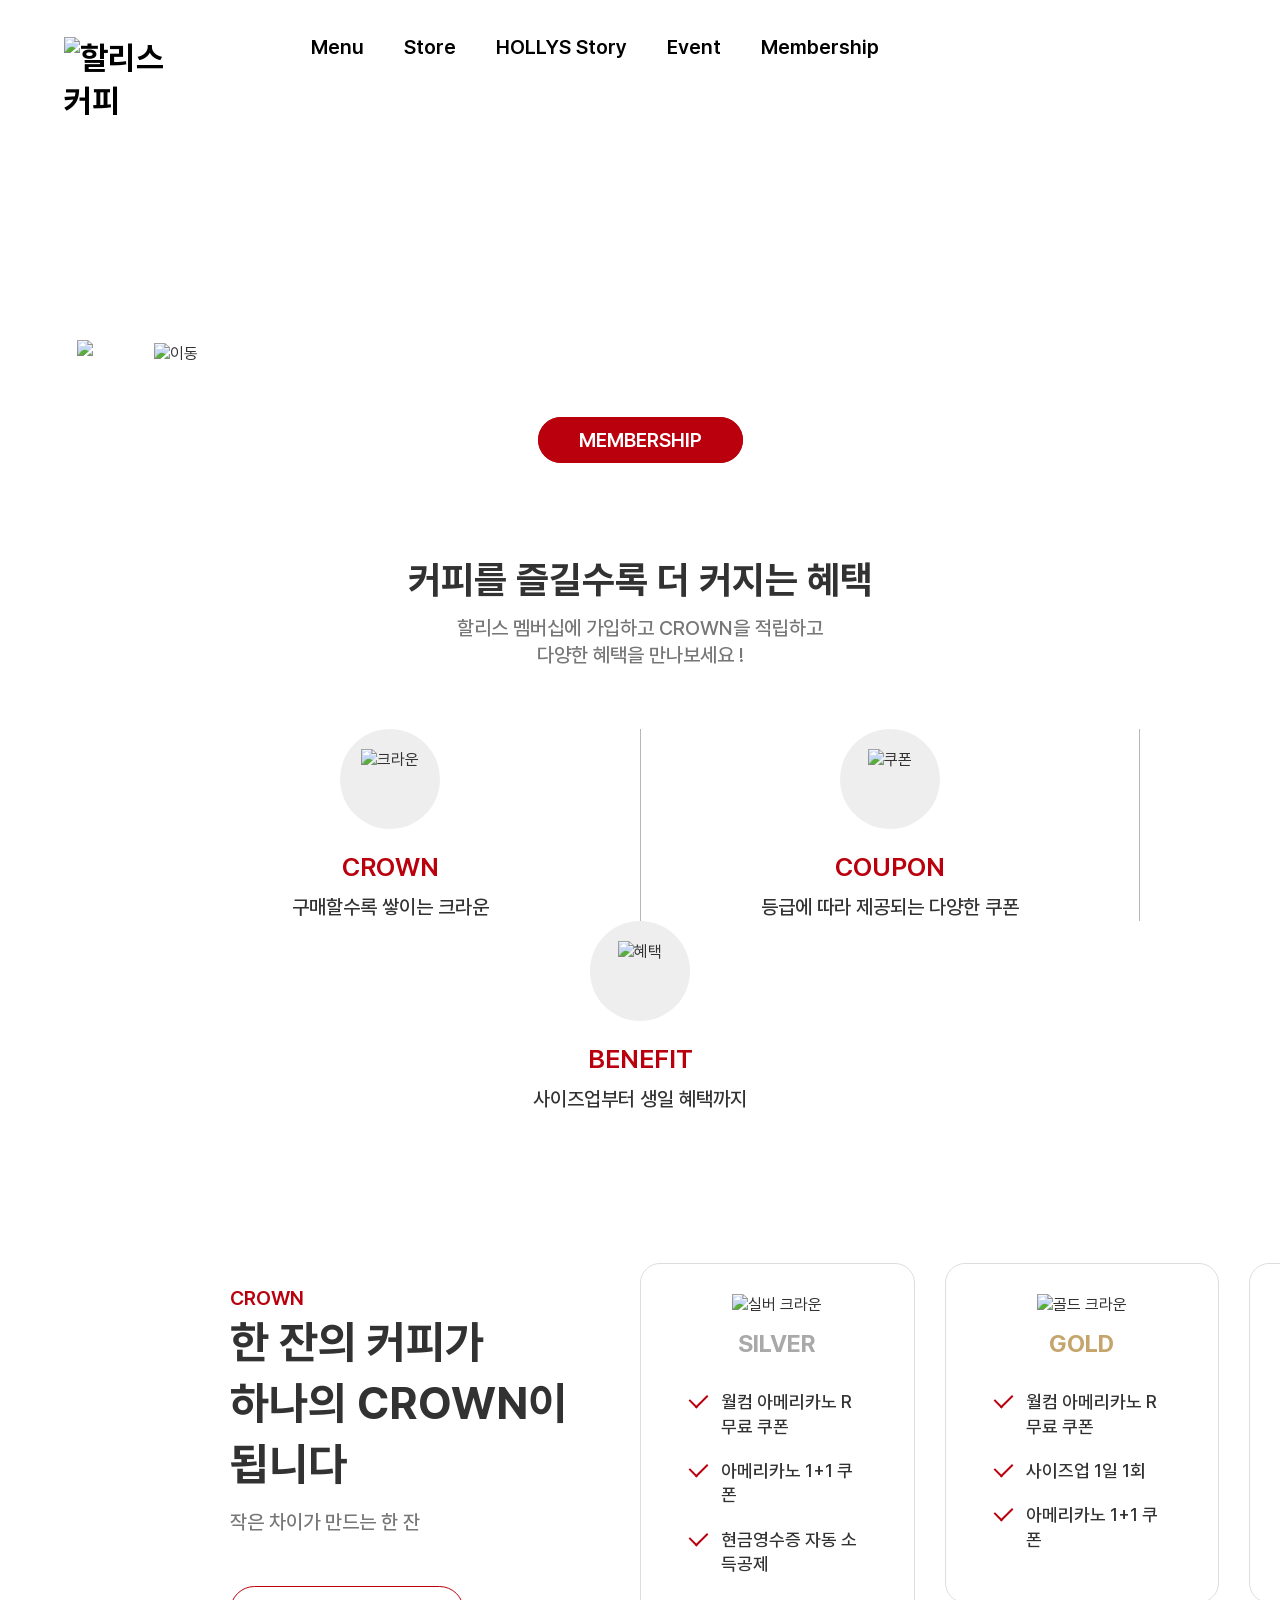
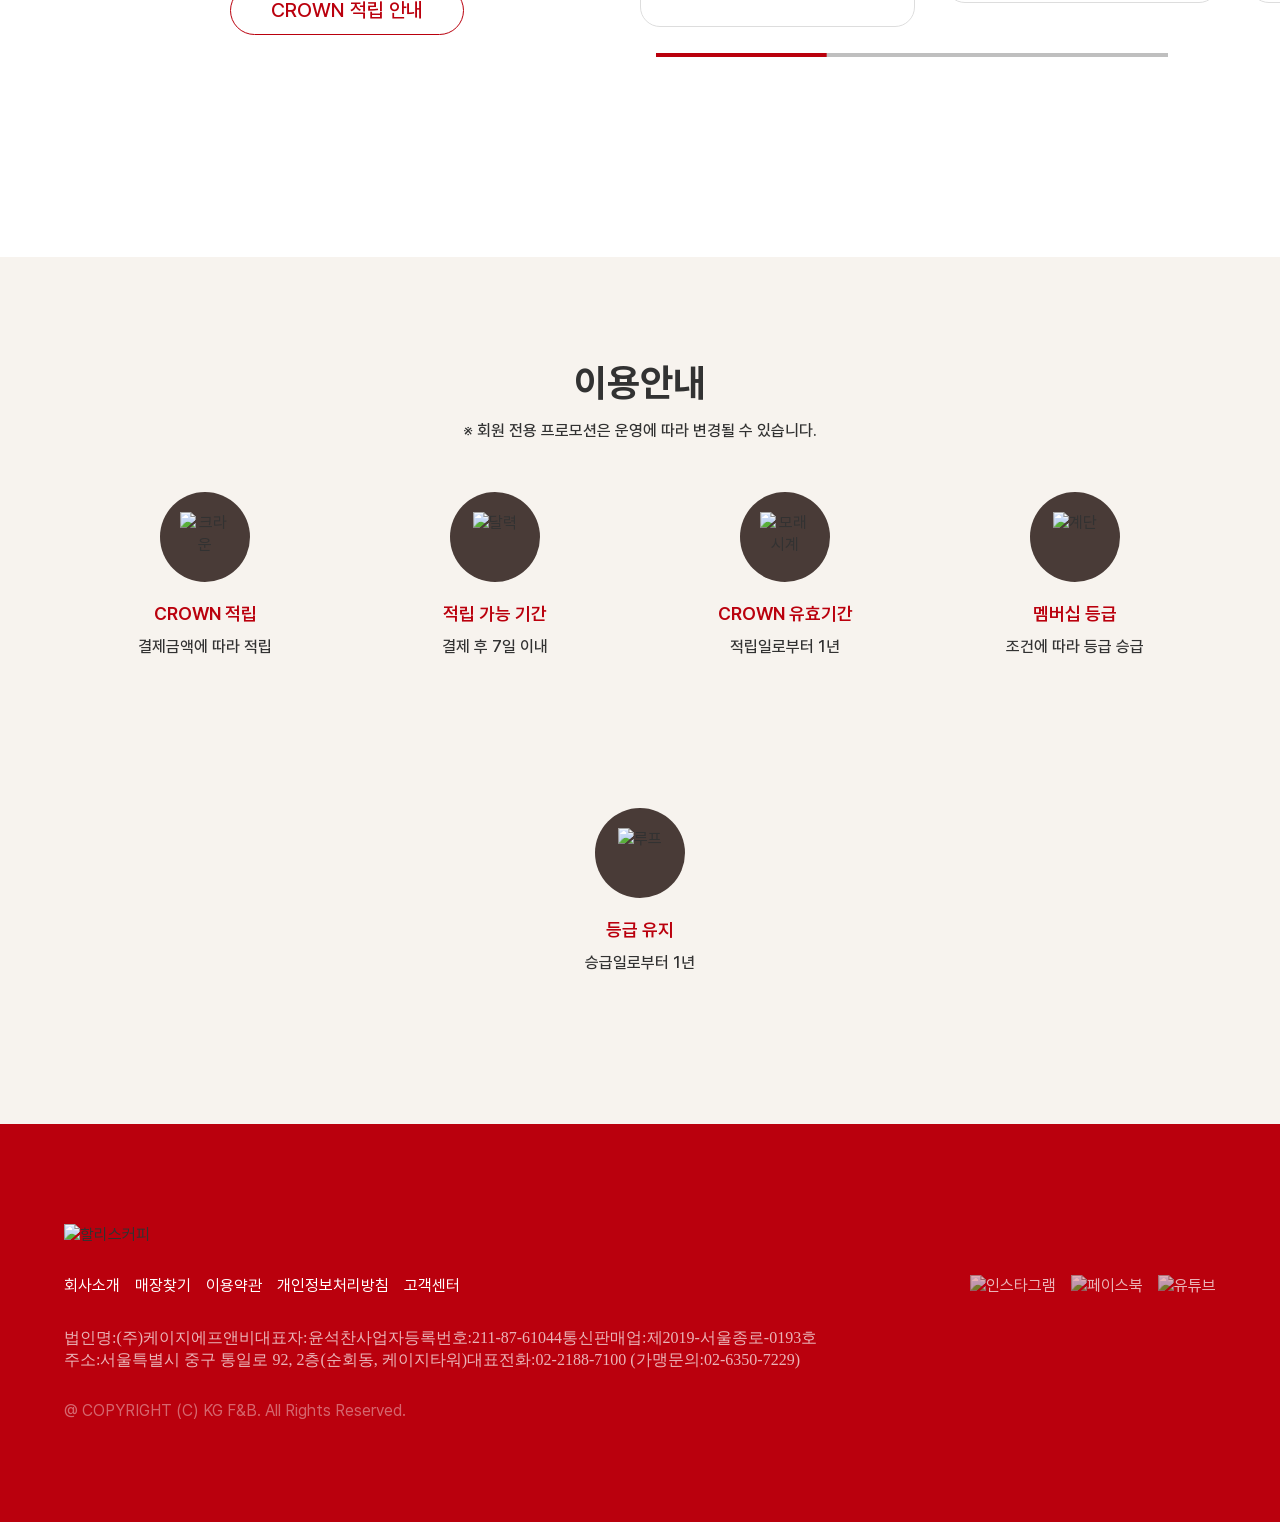
==== doc/membership.html @ 0f11f0d0 "최초업로드" ====
<!DOCTYPE html>
<html lang="ko">
<head>
  <meta charset="UTF-8">
  <meta name="viewport" content="width=device-width, initial-scale=1.0">
  <title>할리스</title>
  <!--favicon-->
  <link rel="icon" href="../img/common/favicon.png">

  <!--font-->
  <link rel="stylesheet" href="../css/font.css">

  <!--css-->
  <link rel="stylesheet" href="../css/reset.css">
  <link rel="stylesheet" href="../css/swiper-bundle.min.css">
  <link rel="stylesheet" href="../css/aos.css">
  <link rel="stylesheet" href="../css/common.css">
  <link rel="stylesheet" href="../css/sub.css">

  <!--js-->
  <script src="../js/jquery-3.6.0.min.js"></script>
  <script src="../js/swiper-bundle.min.js"></script>
  <script src="../js/aos.js"></script>
  <script src="../js/main.js"></script>

</head>
<body>
  
  <div id="wrap">

    <header>

      <div class="inner">

        <h1><a href="../index.html"><img src="../img/common/hollys_logo.png" alt="할리스커피"></a></h1>

        <nav>
          <ul class="gnb">
            <li>
              <a href="menu.html">Menu</a>
              <ul class="depth2">
                <li><a href="menu.html">COFFEE</a></li>
                <li><a href="#">BEVERAGE</a></li>
                <li><a href="#">DESSERT</a></li>
                <li><a href="#">MD</a></li>
              </ul>
            </li>

            <li>
              <a href="store.html">Store</a>
              <ul class="depth2">
                <li><a href="store.html">매장 찾기</a></li>
              </ul>
            </li>

            <li>
              <a href="story.html">HOLLYS Story</a>
              <ul class="depth2">
                <li><a href="story.html">브랜드 스토리</a></li>
                <li><a href="#">커피 스토리</a></li>
                <li><a href="#">할리스 공간</a></li>
              </ul>
            </li>

            <li>
              <a href="event.html">Event</a>
              <ul class="depth2">
                <li><a href="event.html">EVENT</a></li>
                <li><a href="#">NOTICE</a></li>
              </ul>
            </li>

            <li>
              <a href="membership.html">Membership</a>
            </li>
          </ul><!--.gnb-->

          <div class="mgnb-wrap">

            <div class="mgnb-inner">

              <div class="tit"><img src="../img/common/hollys_logo_w.png" alt="할리스커피"></div><!--.tit-->

              <ul class="mgnb">
                <li>
                  <a href="#">Menu</a>
                  <ul class="mdepth2">
                    <li><a href="menu.html">COFFEE</a></li>
                    <li><a href="#">BEVERAGE</a></li>
                    <li><a href="#">DESSERT</a></li>
                    <li><a href="#">MD</a></li>
                  </ul><!--.mdepth2-->
                </li>

                <li>
                  <a href="#">Store</a>
                  <ul class="mdepth2">
                    <li><a href="store.html">매장 찾기</a></li>
                  </ul><!--.mdepth2-->
                </li>

                <li>
                  <a href="#">HOLLYS Story</a>
                  <ul class="mdepth2">
                    <li><a href="story.html">브랜드 스토리</a></li>
                    <li><a href="#">커피 스토리</a></li>
                    <li><a href="#">할리스 공간</a></li>
                  </ul><!--.mdepth2-->
                </li>

                <li>
                  <a href="membership.html">Membership</a>
                </li>
                
              </ul><!--.mgnb-->

            </div><!--.mgnb-inner-->

            <button type="button" class="mgnb-close">전체메뉴닫기</button>

          </div><!--.mgnb-wrap-->
        </nav>

        <div class="utill">
          <button type="button" class="btn-search">검색창</button>
          <a href="store.html" class="btn-pin">위치검색</a>
          <button type="button" class="btn-mypage">마이페이지</button>
          <button type="button" class="btn-ham">햄버거</button>
        </div><!--.utill-->

      </div><!--.inner-->

      <div class="search">
        <form>
          <fieldset>
            <legend>검색영역</legend>
            <div>
              <input type="text" placeholder="검색어를 입력해주세요">
              <button type="button" class="search-btn">검색</button>
            </div>
          </fieldset>
        </form>
      </div><!--.search-->

      <div class="depth2-bg"></div><!--depth2-bg-->

    </header>

    <div id="container">

      <div class="sub-visual bg-membership">

        <div class="inner">

          <h2>MEMBERSHIP</h2>
          <P>할리스와 함께할수록 더 특별해지는 순간</P>

          
          <ul class="breadcrumbs">
            <li><a href="../index.html"><img src="../img/sub/home_w.png" alt="홈으로"></a></li>
            <li><img src="../img/sub/chevron_right_w.png" alt="이동"></li>
            <li><a href="../doc/membership.html">Membership</a></li>
          </ul><!--.breadcrumbs-->

        </div><!--.inner-->

      </div><!--.bg-menu-->

      <div class="lnb">
        <ul>
          <li class="active"><a href="../doc/membership.html">MEMBERSHIP</a></li>
        </ul>
      </div><!--.lnb-->

    </div><!--#container-->

    <div class="content membership">
      
      <div class="mem-txt">
        <h2>커피를 즐길수록 더 커지는 혜택</h2>
        <strong>할리스 멤버십에 가입하고 CROWN을 적립하고<br>다양한 혜택을 만나보세요 !</strong>
      </div>

      <ul>
        <li>
          <div class="mem-img"><img src="../img/sub/membership_logo.png" alt="크라운"></div>
          <dl>
            <dt>CROWN</dt>
            <dd>구매할수록 쌓이는 크라운</dd>
          </dl>
        </li>

        <li>
          <div class="mem-img"><img src="../img/sub/coupon.png" alt="쿠폰"></div>
          <dl>
            <dt>COUPON</dt>
            <dd>등급에 따라 제공되는 다양한 쿠폰</dd>
          </dl>
        </li>

        <li>
          <div class="mem-img"><img src="../img/sub/benefit.png" alt="혜택"></div>
          <dl>
            <dt>BENEFIT</dt>
            <dd>사이즈업부터 생일 혜택까지</dd>
          </dl>
        </li>
      </ul>

      <div class="earn">

        <div class="crown-txt" data-aos="fade-right">
          <h2>한 잔의 커피가<br>하나의 CROWN이 됩니다</h2>
          <p>작은 차이가 만드는 한 잔</p>
          <div class="btn-more"><a href="#">CROWN 적립 안내</a></div>
        </div><!--.txt-->
        
        <div class="swiper crown" data-aos="fade-left">

          <ul class="swiper-wrapper">

            <li class="swiper-slide">
              <img src="../img/sub/logo_silver.png" alt="실버 크라운">
              <h5>SILVER</h5>
              <ul>
                <li>월컴 아메리카노 R 무료 쿠폰</li>
                <li>아메리카노 1+1 쿠폰</li>
                <li>현금영수증 자동 소득공제</li>
              </ul>
            </li><!--swiper-slide-->

            <li class="swiper-slide">
              <img src="../img/sub/logo_gold.png" alt="골드 크라운">
              <h5>GOLD</h5>
              <ul>
                <li>월컴 아메리카노 R 무료 쿠폰</li>
                <li>사이즈업 1일 1회</li>
                <li>아메리카노 1+1 쿠폰</li>
              </ul>
            </li><!--swiper-slide-->

            <li class="swiper-slide">
              <img src="../img/sub/story_logo.png" alt="레드 크라운">
              <h5>RED</h5>
              <ul>
                <li>베스트셀러 음료 R 무료 쿠폰</li>
                <li>아메리카노 1+1 쿠폰</li>
                <li>사이즈업 1일 1회</li>
              </ul>
            </li><!--swiper-slide-->

            <li class="swiper-slide">
              <img src="../img/sub/logo_black.png" alt="다이아 크라운">
              <h5>DIAMOND</h5>
              <ul>
                <li>홀케이크 무료 쿠폰</li>
                <li>베스트셀러 음료 R 무료 쿠폰</li>
                <li>생일 미니 케이크 무료 쿠폰</li>
              </ul>
            </li><!--swiper-slide-->

          </ul><!--.swiper-wrapper-->

          <div class="swiper-pagination"></div>
        
        </div><!--.swiper-->

      </div><!--.earn-->

      <div class="guide">
        <h3>이용안내</h3>
        <p>※ 회원 전용 프로모션은 운영에 따라 변경될 수 있습니다. </p>

        <ul>
          <li>
            <div class="guide-img"><img src="../img/sub/logo_w.png" alt="크라운"></div>
            <dl>
              <dt>CROWN 적립</dt>
              <dd>결제금액에 따라 적립</dd>
            </dl>
          </li>

          <li>
            <div class="guide-img"><img src="../img/sub/calendar.png" alt="달력"></div>
            <dl>
              <dt>적립 가능 기간</dt>
              <dd>결제 후 7일 이내</dd>
            </dl>
          </li>

          <li>
            <div class="guide-img"><img src="../img/sub/hourglass.png" alt="모래시계"></div>
            <dl>
              <dt>CROWN 유효기간</dt>
              <dd>적립일로부터 1년</dd>
            </dl>
          </li>

          <li>
            <div class="guide-img"><img src="../img/sub/stairs.png" alt="계단"></div>
            <dl>
              <dt>멤버십 등급</dt>
              <dd>조건에 따라 등급 승급</dd>
            </dl>
          </li>

          <li>
            <div class="guide-img"><img src="../img/sub/autorenew.png" alt="루프"></div>
            <dl>
              <dt>등급 유지</dt>
              <dd>승급일로부터 1년</dd>
            </dl>
          </li>
        </ul>

      </div><!--.guide-->
    </div><!--.contetn membership-->

    <footer>

      <div class="inner">

        <div class="f-logo">
          <img src="../img/common/hollys_logo_w.png" alt="할리스커피">
        </div><!--f-logo-->

        <div class="f-link">
          <ul>
            <li><a href="#">회사소개</a></li>
            <li><a href="#">매장찾기</a></li>
            <li><a href="#">이용약관</a></li>
            <li><a href="#">개인정보처리방침</a></li>
            <li><a href="#">고객센터</a></li>
          </ul>
          
          <ul class="f-icon">
            <li><a href="#"><img src="../img/common/instagram.png" alt="인스타그램"></a></li>
            <li><a href="#"><img src="../img/common/facebook.png" alt="페이스북"></a></li>
            <li><a href="#"><img src="../img/common/youtube.png" alt="유튜브"></a></li>
          </ul>
        </div><!--.f-link-->

        <address>
          <span>법인명:(주)케이지에프앤비</span><span>대표자:윤석찬</span><span>사업자등록번호:211-87-61044</span><span>통신판매업:제2019-서울종로-0193호</span><br>
          <span>주소:서울특별시 중구 통일로 92, 2층(순회동, 케이지타워)</span><span>대표전화:02-2188-7100 (가맹문의:02-6350-7229)</span>
        </address>

        <div class="copy">
          <p>@ COPYRIGHT (C) KG F&B. All Rights Reserved.</p>
        </div>
      </div><!--.inner-->

    </footer>

  </div><!--#wrap-->

</body>
</html>
---- css/font.css ----
@charset "utf-8";

@font-face{
  font-family: "pretendard"; /* 사용할 이름 정의 */
  src: url(../font/Pretendard-Thin.woff) format("woff"); /* 폰트파일 위치 */
  font-weight: 100;
  font-style: normal;
}

@font-face{
  font-family: "pretendard";
  src: url(../font/Pretendard-ExtraLight.woff) format("woff");
  font-weight: 200;
  font-style: normal;
}

@font-face{
  font-family: "pretendard";
  src: url(../font/Pretendard-Light.woff) format("woff");
  font-weight: 300;
  font-style: normal;
}

@font-face{
  font-family: "pretendard";
  src: url(../font/Pretendard-Regular.woff) format("woff");
  font-weight: 400;
  font-style: normal;
}

@font-face{
  font-family: "pretendard";
  src: url(../font/Pretendard-Medium.woff) format("woff");
  font-weight: 500;
  font-style: normal;
}

@font-face{
  font-family: "pretendard";
  src: url(../font/Pretendard-SemiBold.woff) format("woff");
  font-weight: 600;
  font-style: normal;
}

@font-face{
  font-family: "pretendard";
  src: url(../font/Pretendard-Bold.woff) format("woff");
  font-weight: 700;
  font-style: normal;
}

@font-face{
  font-family: "pretendard";
  src: url(../font/Pretendard-ExtraBold.woff) format("woff");
  font-weight: 800;
  font-style: normal;
}

@font-face{
  font-family: "pretendard";
  src: url(../font/Pretendard-Black.woff) format("wooff");
  font-weight: 900;
  font-style: normal;
}

@font-face{
  font-family: "Cafe24 Dangdanghae";
  src:url(../font/Cafe24Dangdanghae-v2.0.woff) format("wooff");
  font-weight: 600;
}
---- css/common.css ----
@charset "utf-8";

:root{
  --main-font : "pretendard", sans-serif;
  --main-color : #BA000D;
  --base-color: #F7F3EE;
}

/* 공통 */
body{
  font-family: var(--main-font);
  font-size: 1.6rem;
  line-height: 1.35;
  color: #323232;
}

#wrap{
  min-width: 320px;
}

.inner{
  max-width: 1400px;
  margin: 0 auto;
  padding: 0 5%;
}

/* header */
header{
  position: fixed;
  top: 0;
  left: 0;
  width: 100%;
  padding: 20px 0 0;
  z-index: 3;
  transition: 0.5s;
}

header .inner{
  display: flex;
  justify-content: space-between;
  align-items: center;
  max-width: 1400px;
}

header .inner h1 a{
  display: block;
  width: 112px;
  height: 22px;
}

header nav{
  margin: 0 auto 0 115px;
}
header nav .gnb{
  display: flex;
}

header nav .gnb > li{
  position: relative;
}

header nav .gnb > li > a{
  display: block;
  font-size: 2rem;
  padding: 14px 20px 14px 20px;
  font-weight: 600;
}

header nav .gnb > li::before{
  content: "";
  display: block;
  width: 100%;
  height: 4px;
  background-color: var(--main-color);
  position: absolute;
  bottom: 0;
  left: 0;
  opacity: 0;
  transition: all 0.5s;
}

header nav .gnb > li:hover::before{
  opacity: 1;
}

header nav .gnb .depth2{
  display: flex;
  position: absolute;
  width: 500px;
  z-index: 99;
}

header nav .gnb .depth2 li a{
  display: block;
  padding: 20px 10px;
  font-weight: 500;
  color: #999;
  transition: all 0.5s;
}

header nav .gnb .depth2 li:hover a{
  color: var(--main-color);
}

header .depth2-bg{
  position: absolute;
  left: 0;
  width: 100%;
  height: 70px;
  background-color: #fff;
  display: none;
  z-index: 98;
}

header .inner .utill{
  display: flex;
  align-items: center;
  gap: 20px;
}

header .utill .btn-search{
  width: 30px;
  height: 30px;
  border: 0;
  color: transparent;
  font-size: 0;
  background: url(../img/common/search.png) no-repeat center / cover;
  cursor: pointer;
}

header .utill .btn-search.active{
  background-image: url(../img/common/close.png) !important;
}

header .utill .btn-pin{
  width: 30px;
  height: 30px;
  color: transparent;
  font-size: 0;
  background: url(../img/common/pin.png) no-repeat center / cover;
}

header .utill .btn-mypage{
  width: 30px;
  height: 30px;
  border: 0;
  color: transparent;
  font-size: 0;
  background: url(../img/common/user.png) no-repeat center / cover;
  cursor: pointer;
}

header .utill .btn-ham{
  width: 30px;
  height: 30px;
  border: 0;
  color: transparent;
  font-size: 0;
  background: url(../img/common/ham.png) no-repeat center / cover;
  cursor: pointer;
  display: none;
}

header.active{
  background-color: #fff;
}

.mgnb-wrap{
  width: 100%;
  height: 100%;
  position: fixed;
  left: 0;
  top: 0;
  z-index: 999;
  background-color: #000;
  opacity: 0.8;
  padding: 150px 5%;
  display: none;
}

.mgnb-wrap .tit{
  text-align: center;
  margin-bottom: 50px;
}

.mgnb-wrap .mgnb > li{
  display: block;
  padding: 20px 0 10px 0;
  border-bottom: 1px solid rgba(255, 255, 255, 0.7);
}

.mgnb-wrap .mgnb > li > a{
  color: #fff;
  font-size: 2.5rem;
  font-weight: 600;
  display: block;
  position: relative;
}
.mgnb-wrap .mgnb > li > a:not(:last-child)::after{
  content: "";
  display: block;
  width: 30px;
  height: 30px;
  background: url(../img/common/add.png) no-repeat center;
  position: absolute;
  top: 50%;
  right: 0;
  transform: translateY(-50%);
}


.mgnb-wrap .mgnb > li.active > a::after{
  background-image: url(../img/common/minus.png);
}

.mgnb-wrap .mgnb .mdepth2 li{
  display: block;
  margin: 10px 30px;
}

.mgnb-wrap .mgnb .mdepth2 li a{
  display: block;
  color: rgba(255, 255, 255, 0.5);
  font-weight: 500;
  transition: all 0.5s;
}

.mgnb-wrap .mgnb .mdepth2 li:hover a{
  color: rgba(255, 255, 255, 1);
}

header .mgnb-close{
  width: 40px;
  height: 40px;
  border: 0;
  color: transparent;
  font-size: 0;
  background: url(../img/common/close_w.png) no-repeat center;
  position: absolute;
  top: 10px;
  right: 5%;
  cursor: pointer;
}

header .search{
  width: 100%;
  left: 0;
  background-color: #fff;
  text-align: center;
  padding: 40px 0;
  z-index: 100;
}

header .search div{
  display: inline-block;
  border: 1px solid var(--main-color);
  border-radius: 50px;
  background-color: #fff;
  overflow: hidden;
  width: 30%;
  min-width: 260px;
  padding: 0 10px 0 20px;
}

header .search input[type="text"]{
  font-family: var(--main-font);
  background-color: transparent;
  font-size: 1.8rem;
  width: calc(100% - 60px);
  height: 50px;
}

header .search .search-btn{
  background: url(../img/common/search_r.png) no-repeat center;
  font-size: 0;
  color: transparent;
  width: 50px;
  height: 50px;
  cursor: pointer;
}

@media (max-width:1200px){
  header .utill .btn-search{
    display: none;
  }

  header .utill .btn-pin{
    display: none;
  }
  
  header .utill .btn-ham{
    display: block;
  }

  header nav .gnb{
    display: none;
  }
}

@media (max-width:768px){
  header .utill .btn-mypage{
    display: none;
  }
}

/* footer */
footer{
  padding: 100px 0;
  background-color: var(--main-color);
}

footer .f-logo{
  margin-bottom: 30px;
}

footer .f-link{
  display: flex;
  justify-content: space-between;
}

footer .f-link ul{
  display: flex;
  align-items: center;
  gap: 15px;
  margin-bottom: 30px;
}

footer .f-link ul li a{
  color: #fff;
}

footer .f-link .f-icon img{
  width: 100%;
}

footer .f-icon li img{
  opacity: 0.7;
  transition: all 0.5s;
}

footer .f-icon li:hover img{
  opacity: 1;
}

footer address{
  font-family: "pretenderd";
  color: #fff;
  opacity: 0.7;
  font-weight: 300;
  margin-bottom: 30px;
}

footer address span{
  display: inline-block;
}

footer .copy p{
  color: #fff;
  opacity: 0.4;
}

@media (max-width:1200px){
  footer .f-link{
    font-size: 1.4rem;
  }

  footer address span{
    font-size: 1.2rem;
  }

  footer .copy p{
    font-size: 1.2rem;
  }

  footer .f-icon li img{
    opacity: 1;
  }
}

@media (max-width:768px){
  footer .f-link .f-icon{
    display: none;
  }
}
---- css/sub.css ----
@charset "utf-8";

:root{
  --main-font : "pretendard", sans-serif;
  --main-color : #BA000D;
  --base-color: #F7F3EE;
}

/* sub 공통 */
.content .btn-more a{
  display: inline-block;
  padding: 10px 40px;
  border: 1px solid var(--main-color);
  background-color: transparent;
  color: var(--main-color);
  border-radius: 50px;
  font-weight: 500;
  transition: all 0.5s;
  font-size: 2rem;
}

.content .btn-more a:hover{
  background-color: var(--main-color);
  color: #fff;
}

@media (max-width:1200px){
  .content .btn-more a{
    padding: 10px 30px;
  }
}

@media (max-width:768px){
  .content .btn-more a{
    font-size: 1.4rem;
    padding: 10px 30px !important;
  }
}

/* sub-visual */
.sub-visual{
  margin-bottom: 30px;
}
.sub-visual .inner{
  padding: 150px 0 0;
}

.sub-visual h2{
  font-size: 5rem;
  font-weight: 700;
  text-align: center;
}

.sub-visual h2 + p{
  font-size: 2.4rem;
  font-weight: 500;
  text-align: center;
  margin-bottom: 90px;
}

.sub-visual.bg-menu{
  background: url(../img/sub/menu_bg.png) no-repeat center / cover;
}
.sub-visual.bg-store{
  background: url(../img/sub/store_bg.png) no-repeat center / cover;
}
.sub-visual.bg-story{
  background: url(../img/sub/story_bg.png) no-repeat center / cover;
}
.sub-visual.bg-event{
  background: url(../img/sub/event_bg.png) no-repeat center / cover;
}
.sub-visual.bg-membership{
  background: url(../img/sub/membership_bg.png) no-repeat center / cover;
}

.sub-visual.bg-store h2, .sub-visual.bg-store h2 + p{
  color: #fff;
}

.sub-visual.bg-store .breadcrumbs li a{
  color: #fff;
}

.sub-visual.bg-membership h2, .sub-visual.bg-membership h2 + p{
  color: #fff;
}

.sub-visual.bg-membership .breadcrumbs li a{
  color: #fff;
}

.breadcrumbs{
  padding: 0 6% 30px;
  display: flex;
  align-items: center;
  gap: 10px;
}

.breadcrumbs li a{
  font-size: 2rem;
  font-weight: 500;
}

.lnb{
  margin-bottom: 100px;
}

.lnb ul{
  display: flex;
  gap: 20px;
  justify-content: center;
}

.lnb ul li a{
  color: var(--main-color);
  border: 1px solid var(--main-color);
  border-radius: 50px;
  padding: 10px 40px;
  transition: all 0.6s;
  font-weight: 600;
  font-size: 2rem;
}

.lnb ul li:hover a{
  color: #fff;
  background-color: var(--main-color);
}

.lnb ul li.active a{
  color: #fff;
  background-color: var(--main-color);
}

.select select{
  color: var(--main-color);
  font-weight: 600;
  width: 100%;
  font-family: var(--main-font);
  border: 1px solid var(--main-color);
  border-radius: 50px;
  padding: 10px 10px 10px 20px;
  font-size: 2rem;
  appearance: none;
  background: url(../img/sub/chevron-down.png) no-repeat right 10px center;
  margin-bottom: 40px;
  display: none;
}

@media (max-width:1200px){
  .sub-visual .inner{
    padding: 180px 0;
  }

  .sub-visual h2{
    font-size: 4.5rem;
  }

  .sub-visual h2 + p{
    margin-bottom: 0;
    font-size: 2rem;
  }

  .sub-visual.bg-menu{
    background: url(../img/sub/menu_bg_m.png) no-repeat left / cover;
  }
  .breadcrumbs{
    display: none;
  }

  .lnb{
    margin-bottom: 50px;
  }

  .lnb ul li a{
    font-size: 1.6rem;
  }

  .lnb ul li a{
    padding: 10px 30px;
  }
}

@media (max-width:768px){
  .sub-visual .inner{
    padding: 200px 0;
  }

  .sub-visual h2{
    font-size: 3.5rem;
  }

  .sub-visual h2 + p{
    font-size: 1.6rem;
  }

  .select select{
    display: block;
  }

  .lnb{
    margin-bottom: 35px;
  }
}

/* menu */
.menu-list{
  display: flex;
  flex-wrap: wrap;
  justify-content: space-between;
  cursor: pointer;
  text-align: center;
  margin-bottom: 60px;
}

.menu-list li{
  width: calc((100% - 90px) / 4);
  margin-bottom: 30px;
}

.menu-list li img{
  width: 100%;
  margin-bottom: 20px;
}

.menu-list li{
  position: relative;
  overflow: hidden;
}

.menu-list li .menu p{
  font-size: 2rem;
  font-weight: 600;
}

.menu-list li .menu-tab{
  position: absolute;
  top: -100%;
  left: 0;
  z-index: 9;
  width: 100%;
  height: 100%;
  background-color: rgba(0, 0, 0, 0.7);
  border-radius: 8px;
  color: #fff;
  transition: all 0.6s;
  padding: 130px 0;
}

.menu-list li:hover .menu-tab{
  top: 0;
}

.menu-list li .menu-tab strong{
  font-size: 2rem;
  font-weight: 600;
}

.menu-list li .menu-tab p{
  font-size: 2.4rem;
  font-weight: 600;
  margin: 15px 0 16px;
}

.paging{
  display: flex;
  justify-content: center;
  align-items: center;
  gap: 10px;
  margin-bottom: 200px;
}

.paging li a{
  display: block;
  width: 35px;
  height: 35px;
  border-radius: 50%;
  padding: 8px 0 0 0;
  text-align: center;
  background-color: #F2F2F2;
  font-weight: 600;
  transition: all 0.7s;
}

.paging li:hover a{
  color: var(--main-color);
}

.paging li:nth-child(1) a{
  padding: 0;
  background-color: transparent;
}
.paging li:nth-child(7) a{
  padding: 0;
  background-color: transparent;
}

.paging li.active a{
  background-color: var(--main-color);
  color: #fff;
}

@media (max-width:1200px){
  .menu-list{
    margin-bottom: 50px;
  }

  .menu-list li{
    width: calc((100% - 60px) / 3);
  }

  .menu-list li .menu p{
    font-size: 1.6rem;
  }

  .menu-list li .menu-tab{
    padding: 110px 0;
  }

  .menu-list li .menu-tab strong{
    font-size: 1.6rem;
  }

  .menu-list li .menu-tab p{
    font-size: 1.8rem;
  }
}

@media (max-width:768px){
  .menu .lnb{
    display: none;
  }
  .menu-list li{
    width: calc((100% - 30px) / 2);
  }

  .menu-list li .menu-tab{
    padding: 60px 0;
  }

}

/* store */
.sub-search{
  display: flex;
  justify-content: center;
  margin-bottom: 50px;
}
.sub-search div{
  display: inline-block;
  border: 1px solid var(--main-color);
  border-radius: 50px;
  background-color: #fff;
  overflow: hidden;
  width: 40%;
  min-width: 600px;
  padding: 0 10px 0 20px;
}

.sub-search input[type="text"]{
  font-family: var(--main-font);
  background-color: transparent;
  font-size: 1.8rem;
  width: calc(100% - 60px);
  height: 50px;
}

.sub-search .search-btn{
  background: url(../img/sub/search.png) no-repeat center;
  font-size: 0;
  color: transparent;
  width: 50px;
  height: 50px;
  cursor: pointer;
}

.location iframe{
  border-radius: 20px;
  margin-bottom: 50px;
}

.store-list{
  display: flex;
  flex-wrap: wrap;
  margin-bottom: 30px;
  justify-content: space-between;
}

.store-list li{
  width: calc((100% - 40px) / 3);
  margin-bottom: 20px;
  padding: 25px;
  border: 1px solid #BFBFBF;
  border-radius: 20px;
}

.store-list li:hover{
  border-color: var(--main-color);
  box-shadow: 0 5px 10px rgba(0, 0, 0, 0.3);
}

.store-list li h3{
  position: relative;
  margin-bottom: 20px;
  font-size: 2rem;
  font-weight: 700;
}

.store-list li h3::after{
  content: "";
  display: block;
  width: 30px;
  height: 30px;
  background: url(../img/sub/add.png) no-repeat center;
  position: absolute;
  top: 0;
  right: 0;
  cursor: pointer;
  transition: transform 0.6s;
}

.store-list li h3:hover::after{
  transform: rotate(90deg);
}

.store-list li h3 + p{
  color: #666;
  margin-bottom: 14px;
}

.store-list li .tell{
  color: #888;
}

.store-list + .btn-more{
  text-align: center;
  margin-bottom: 200px;
}

@media (max-width:1200px){
  .store-list li{
    width: calc((100% - 20px) / 2);
  }
}

@media (max-width:768px){
  .sub-search div{
    width: 100%;
    min-width: 400px;
  }
  .store-list li{
    width: 100%;
  }

  .store-search div{
    width: 100%;
    min-width: 440px;
  }

  .store-list li:nth-child(n+6) {
    display: none;
  }
}

/* story */
.story-logo{
  text-align: center;
  margin-bottom: 150px;
}

.story-logo h2{
  font-size: 3.8rem;
  margin-bottom: 10px;
}

.story-logo strong{
  display: block;
  font-size: 2rem;
  color: #777;
  font-weight: 500;
  margin-bottom: 30px;
}

.story-logo img{
  margin-bottom: 30px;
}

.story-logo p{
  font-size: 2rem;
}

.misson{
  margin-bottom: 300px;
}

.misson ul{
  display: flex;
  flex-wrap: wrap;
  align-items: center;
}

.misson ul li{
  width: calc(100% / 2);
  background-color: #fff;
}


.misson ul li img{
  width: 100%;
  border-radius: 20px;
}

.misson ul li h3{
  font-size: 5rem;
  font-weight: 700;
  margin-bottom: 10px;
}

.misson ul li strong{
  display: block;
  font-size: 2rem;
  font-weight: 500;
  margin-bottom: 30px;
  color: #777;
}

.misson ul li p{
  font-size: 1.8rem;
}

.line01{
  position: absolute;
  width: 1010px;
  height: 680px;
  top: 1300px;
  left: 50%;
  transform: translateX(-50%);
  z-index: -99;
  background: url(../img/sub/line_01_bg.png) no-repeat center;
}

.value{
  margin-bottom: 300px;
}

.value ul{
  display: flex;
  flex-wrap: wrap-reverse;
  align-items: center;
}

.value ul li{
  width: calc(100% / 2);
  text-align: right;
  background-color: #fff;
}

.value ul li img{
  width: 100%;
  border-radius: 20px;
}

.value ul li h3{
  font-size: 5rem;
  font-weight: 700;
  margin-bottom: 10px;
}

.value ul li dl dt{
  font-size: 2.2rem;
  font-weight: 600;
  color: var(--main-color);
  margin-bottom: 10px;
}

.value ul li dl dd{
  font-size: 1.8rem;
  margin-bottom: 16px;
}

.line02{
  position: absolute;
  width: 1010px;
  height: 680px;
  top: 2050px;
  left: 50%;
  transform: translateX(-48%);
  z-index: -99;
  background: url(../img/sub/line_02_bg.png) no-repeat center;
}

.identity{
  margin-bottom: 300px;
}

.identity ul{
  display: flex;
  flex-wrap: wrap;
  align-items: center;
}

.identity ul li{
  width: calc(100% / 2);
}

.identity ul li:nth-child(1){
  background-color: #fff;
}

.identity ul li h3{
  font-size: 5rem;
  font-weight: 700;
  margin-bottom: 10px;
}

.identity ul li strong{
  display: block;
  font-size: 2rem;
  font-weight: 500;
  margin-bottom: 30px;
  color: #777;
}

.identity ul li p{
  font-size: 1.8rem;
  margin-bottom: 12px;
}

.line03{
  position: absolute;
  width: 1010px;
  height: 680px;
  top: 2750px;
  left: 50%;
  transform: translateX(-48%);
  z-index: -99;
  background: url(../img/sub/line_03_bg.png) no-repeat center;
}

@media (max-width:1200px){
  .story{
    text-align: center;
  }

  .story-logo{
    margin-bottom: 100px;
  }

  .story-logo h2{
    font-size: 2.8rem;
  }

  .story-logo p{
    font-size: 1.8rem;
  }

  .misson{
    margin-bottom: 150px;
  }

  .misson ul li{
    width: 100%;
  }

  .misson ul li h3{
    font-size: 4rem;
  }
  
  .misson ul li strong{
    font-size: 1.8rem;
  }

  
  .misson ul li p{
    font-size: 1.6rem;
    margin-bottom: 30px;
  }

  .line01, .line02, .line03{
    display: none;
  }

  .value{
    margin-bottom: 150px;
  }

  .value ul li{
    width: 100%;
    text-align: center;
  }

  .value ul li img{
    width: 100%;
  }

  .value ul li h3{
    font-size: 4rem;
    margin-bottom: 30px;
  }

  .value ul li dl dt{
    font-size: 2rem;
  }

  .value ul li dl dd{
    font-size: 1.6rem;
  }

  .value ul li dl{
    margin-bottom: 30px;
  }

  .identity{
    margin-bottom: 150px;
  }

  .identity ul li{
    width: 100%;
  }

  .identity ul li h3{
    font-size: 4rem;
  }

  .identity ul li:nth-child(1){
    margin-bottom: 30px;
  }

  .identity ul li img{
    width: 100%;
  }
}

@media (max-width:768px){
  .h-story .lnb{
    display: none;
  }
  .story-logo p{
    font-size: 1.4rem;
  }

  .misson ul li h3{
    font-size: 3.5rem;
  }

  .misson ul li strong{
    font-size: 1.6rem;
  }

  .misson ul li p{
    font-size: 1.4rem;
    margin-bottom: 20px;
  }

  .value{
    margin-bottom: 100px;
  }

  .misson ul li h3{
    font-size: 3.5rem;
  }

  .misson ul li dl dt{
    font-size: 1.8rem;
  }

  .value ul li dl dd{
    font-size: 1.4rem;
  }

  .value ul li dl{
    margin-bottom: 20px;
  }

  .identity{
    margin-bottom: 100px;
  }

  .identity ul li h3{
    font-size: 3.5rem;
  }

  .identity ul li strong{
    font-size: 1.6rem;
  }

  .identity ul li p{
    font-size: 1.4rem;
  }

  .identity ul li:nth-child(1){
    margin-bottom: 20px;
  }
}

/* event */
.event ul{
  display: flex;
  gap: 30px;
  flex-wrap: wrap;
  justify-content: center;
}

.event ul li{
  width: calc((100% - 60px) / 3);
  margin-bottom: 10px;
}

.event ul li:nth-child(6){
  margin-bottom: 60px;
}

.event ul li .img-box{
  overflow: hidden;
  border-radius: 30px 30px 0 0;
}

.event ul li .img-box img{
  width: 100%;
  height: 100%;
  transition: transform 0.5s;
}

.event ul li:hover .img-box img{
  transform: scale(1.07);
}

.event ul li .txt-box{
  border: 1px solid #d9d9d9;
  padding: 30px;
  border-radius: 0 0 30px 30px
}

.event ul li .txt-box h4{
  font-size: 2rem;
  margin-bottom: 20px;
}

.event ul li .txt-box p{
  color: #666;
  margin-bottom: 50px;
}

.event ul li .txt-box strong{
  font-size: 1.6rem;
  font-weight: 500;
  color: #a6a6a6;
}

@media (max-width:1200px){
  .event ul{
    gap: 20px;
  }
  .event ul li{
    width: calc((100% - 30px) / 2);
    margin-bottom: 0;
  }

  .event ul li:nth-child(6){
    margin-bottom: 50px;
  }
}

@media (max-width:768px){
  .event ul li{
    width: 100%;
  }

  .event ul li:hover .img-box img{
    transform: scale(1);
  }
}

/* membership */
.membership .mem-txt{
  text-align: center;
  margin-bottom: 60px;
}

.membership .mem-txt h2{
  font-size: 3.8rem;
  margin-bottom: 10px;
}

.membership .mem-txt strong{
  font-size: 2rem;
  font-weight: 500;
  color: #777;
}

.membership > ul{
  display: flex;
  flex-wrap: wrap;
  justify-content: center;
  text-align: center;
  margin-bottom: 150px;
}

.membership > ul > li{
  width: 500px;
  padding: 0 100px;
}

.membership > ul > li:nth-child(2){
  border-left: 1px solid #b7b7b7;
  border-right: 1px solid #b7b7b7;
}


.membership > ul > li div{
  display: inline-block;
  width: 100px;
  height: 100px;
  border-radius: 50%;
  background-color: #eee;
  padding: 20px;
  margin-bottom: 20px;
}

.membership > ul > li div img{
  width: 100%;
}

.membership > ul > li dl dt{
  font-size: 2.6rem;
  font-weight: 600;
  color: var(--main-color);
  margin-bottom: 10px;
}

.membership > ul > li dl dd{
  font-size: 2rem;
  font-weight: 500;
}

.earn{
  margin-bottom: 200px;
  display: flex;
  flex-wrap: wrap;
  align-items: center;
}

.earn > div{
  width: 50%;
}

.earn .crown-txt{
  padding: 0 50px 0 18%;
}

.earn .crown-txt h2{
  font-size: 4.5rem;
  font-weight: 700;
  margin-bottom: 15px;
}

.earn .crown-txt h2::before{
  content: "CROWN";
  display: block;
  font-size: 2rem;
  font-weight: 600;
  color: var(--main-color);
}

.earn .crown-txt p{
  font-size: 2rem;
  margin-bottom: 50px;
  color: #777;
  font-weight: 500;
}

.earn .crown > ul > li{
  text-align: center;
  padding: 30px 55px;
  border: 1px solid #ddd;
  border-radius: 20px;
  margin-bottom: 30px;
}

.earn .crown ul li img{
  width: 87px;
  height: 85px;
  margin-bottom: 12px;
}

.earn .crown ul li h5{
  font-size: 2.4rem;
  font-weight: 700;
  margin-bottom: 30px;
}

.earn .crown ul li:nth-child(1) h5{
  color: #A9A9A9;
}
.earn .crown ul li:nth-child(2) h5{
  color: #C5A56C;
}
.earn .crown ul li:nth-child(3) h5{
  color: var(--main-color);
}

.earn .crown ul li ul{
  padding-left: 25px;
  position: relative;
}

.earn .swiper-pagination{
  width: 80%;
  max-width: 690px;
  position: absolute;
  top: auto;
  bottom: 0;
  left: 16px;
}

.earn .crown ul li ul li{
  text-align: left;
  margin-bottom: 20px;
  font-size: 1.8rem;
  font-weight: 500;
  position: relative;
}

.earn .crown ul li ul li::before{
  content: "";
  position: absolute;
  top: 0px;
  left: -28px;
  width: 9px;
  height: 15px;
  border-right: 2px solid var(--main-color);
  border-bottom: 2px solid var(--main-color);
  transform: rotate(45deg);
}

.earn .swiper-pagination-progressbar-fill{
  background-color: var(--main-color);
}

.guide{
  background-color: var(--base-color);
  text-align: center;
  padding: 100px 0 150px;
}

.guide h3{
  font-size: 3.8rem;
  font-weight: 700;
  margin-bottom: 12px;
}

.guide p{
  font-weight: 500;
  margin-bottom: 50px;
}

.guide ul{
  display: flex;
  flex-wrap: wrap;
  justify-content: center;
  gap: 150px;
}

.guide ul li{
  width: 140px;
}

.guide ul li .guide-img{
  display: inline-block;
  width: 90px;
  height: 90px;
  background-color: #493B37;
  border-radius: 50%;
  padding: 20px;
  margin-bottom: 20px;
}

.guide ul li .guide-img img{
  width: 100%;
}

.guide ul li dl dt{
  font-size: 1.8rem;
  font-weight: 600;
  color: var(--main-color);
  margin-bottom: 10px;
}

.guide ul li dl dd{
  font-weight: 500;
}

@media (max-width:1200px){
  .membership .mem-txt h2{
    font-size: 2.8rem;
  }

  .membership .mem-txt strong{
    font-size: 1.6rem;
  }

  .membership > ul{
    margin-bottom: 100px;
  }

  .membership > ul > li{
    width: calc(100% / 3);
    padding: 0;
  }

  .membership > ul > li dl dt{
    font-size: 2rem;
  }

  .membership > ul > li dl dd{
    font-size: 1.4rem;
  }

  .earn{
    margin-bottom: 150px;
  }

  .earn > div{
    width: 100%;
  }

  .earn .crown-txt{
    padding: 0;
    text-align: center;
  }

  .earn .crown-txt h2{
    font-size: 4rem;
  }

  .earn .crown-txt h2::before{
    font-size: 1.6rem;
  }

  .earn .crown-txt .btn-more{
    margin-bottom: 30px;
  }

  .earn .crown ul li h5{
    margin-bottom: 25px;
  }

  .earn .swiper-pagination{
    left: 5%;
    width: 100%;
    max-width: 750PX;
  }

  .earn .crown{
    padding: 0 5%;
  }

  .earn .crown ul li ul li{
    font-size: 1.6rem;
  }

  .guide{
    padding: 50px 5% 100px;
  }

  .guide h3{
    font-size: 2.8rem;
  }

  .guide p{
    font-size: 1.4rem;
  }

  .guide ul{
    gap: 50px;
  }

  .guide ul li{
    width: 200px;
  }

  .guide ul li dl dd{
    font-size: 1.4rem;
  }
}

@media (max-width:768px){
  .membership > ul{
    margin-bottom: 40px;
  }

  .membership .mem-txt h2{
    font-size: 2.4rem;
  }

  .membership .mem-txt strong{
    font-size: 1.4rem;
  }

  .membership > ul > li{
    width: 100%;
    margin-bottom: 40px;
  }

  .membership > ul > li:nth-child(2){
    border: 0;
  }

  .earn{
    margin-bottom: 80px;
  }

  .earn .crown-txt h2{
    font-size: 2.8rem;
  }

  .earn .crown-txt p{
    font-size: 1.6rem;
    margin-bottom: 30px;
  }

  .earn .swiper-pagination{
    width: 90%;
    min-width: 375px;
  }

  .guide h3{
    font-size: 2.4rem;
  }

  .guide ul li{
    width: 100%;
  }
}
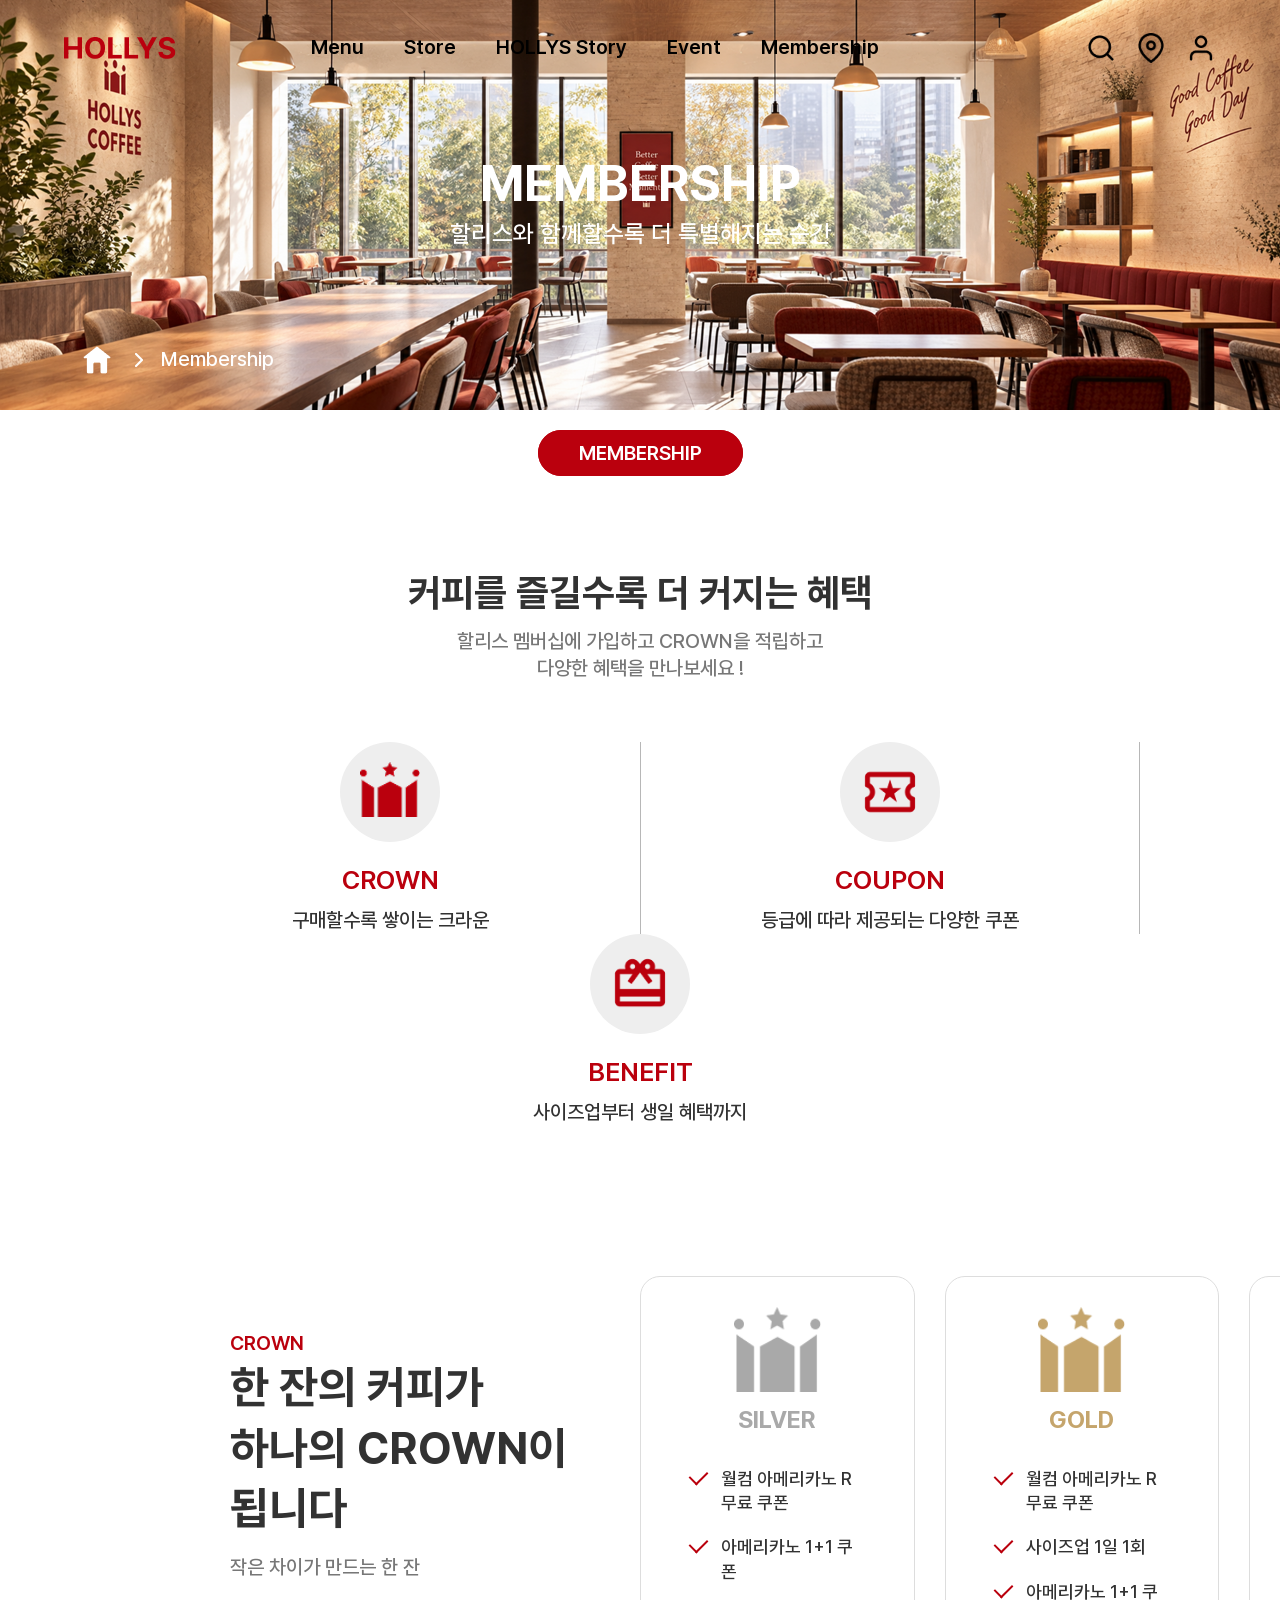
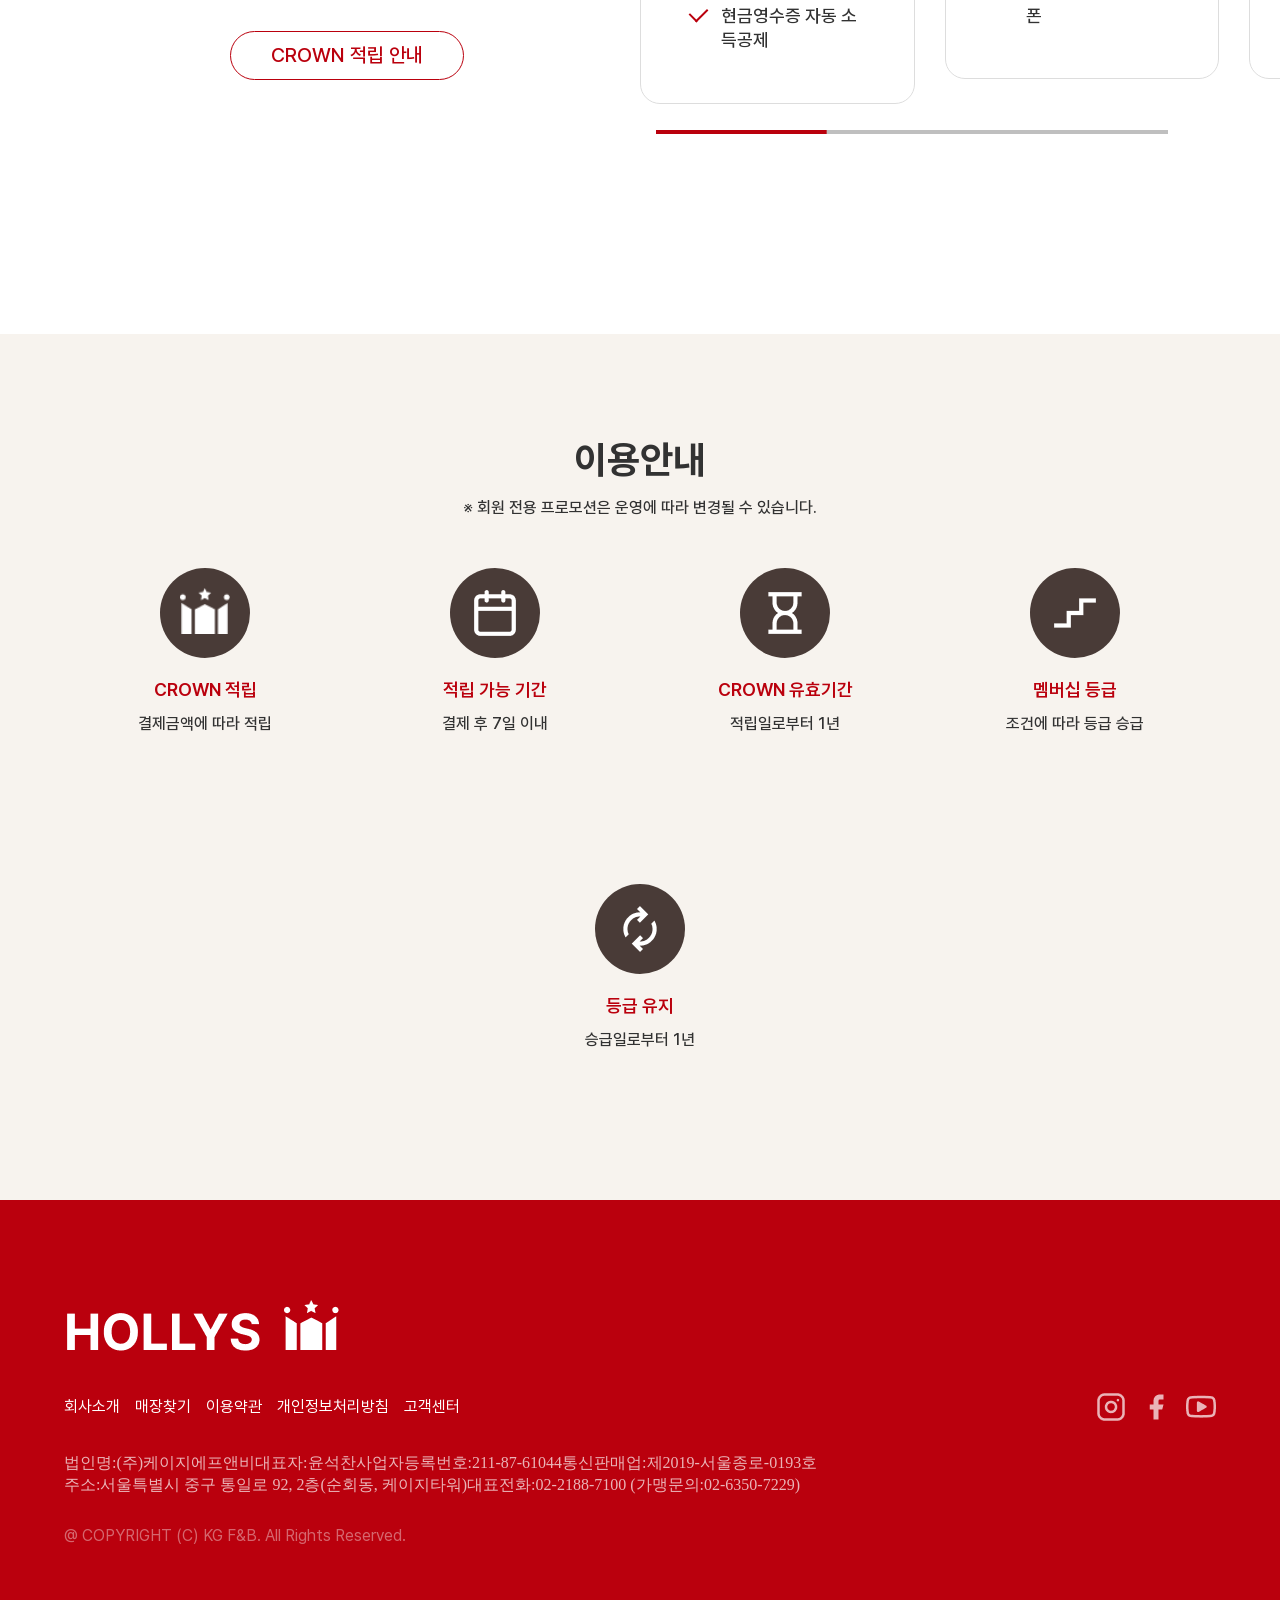
==== commit b82c37d8: "AOS 수정" ====
--- a/doc/membership.html
+++ b/doc/membership.html
@@ -354,5 +354,13 @@
 
   </div><!--#wrap-->
 
+  <script>
+    $(document).ready(function(){
+
+        AOS.init(); 
+
+    });
+  </script>
+
 </body>
 </html>
--- a/css/sub.css
+++ b/css/sub.css
@@ -1219,6 +1219,10 @@
     margin-bottom: 30px;
   }
 
+  .earn .crown{
+    overflow-x: hidden;
+  }
+
   .earn .swiper-pagination{
     width: 90%;
     min-width: 375px;
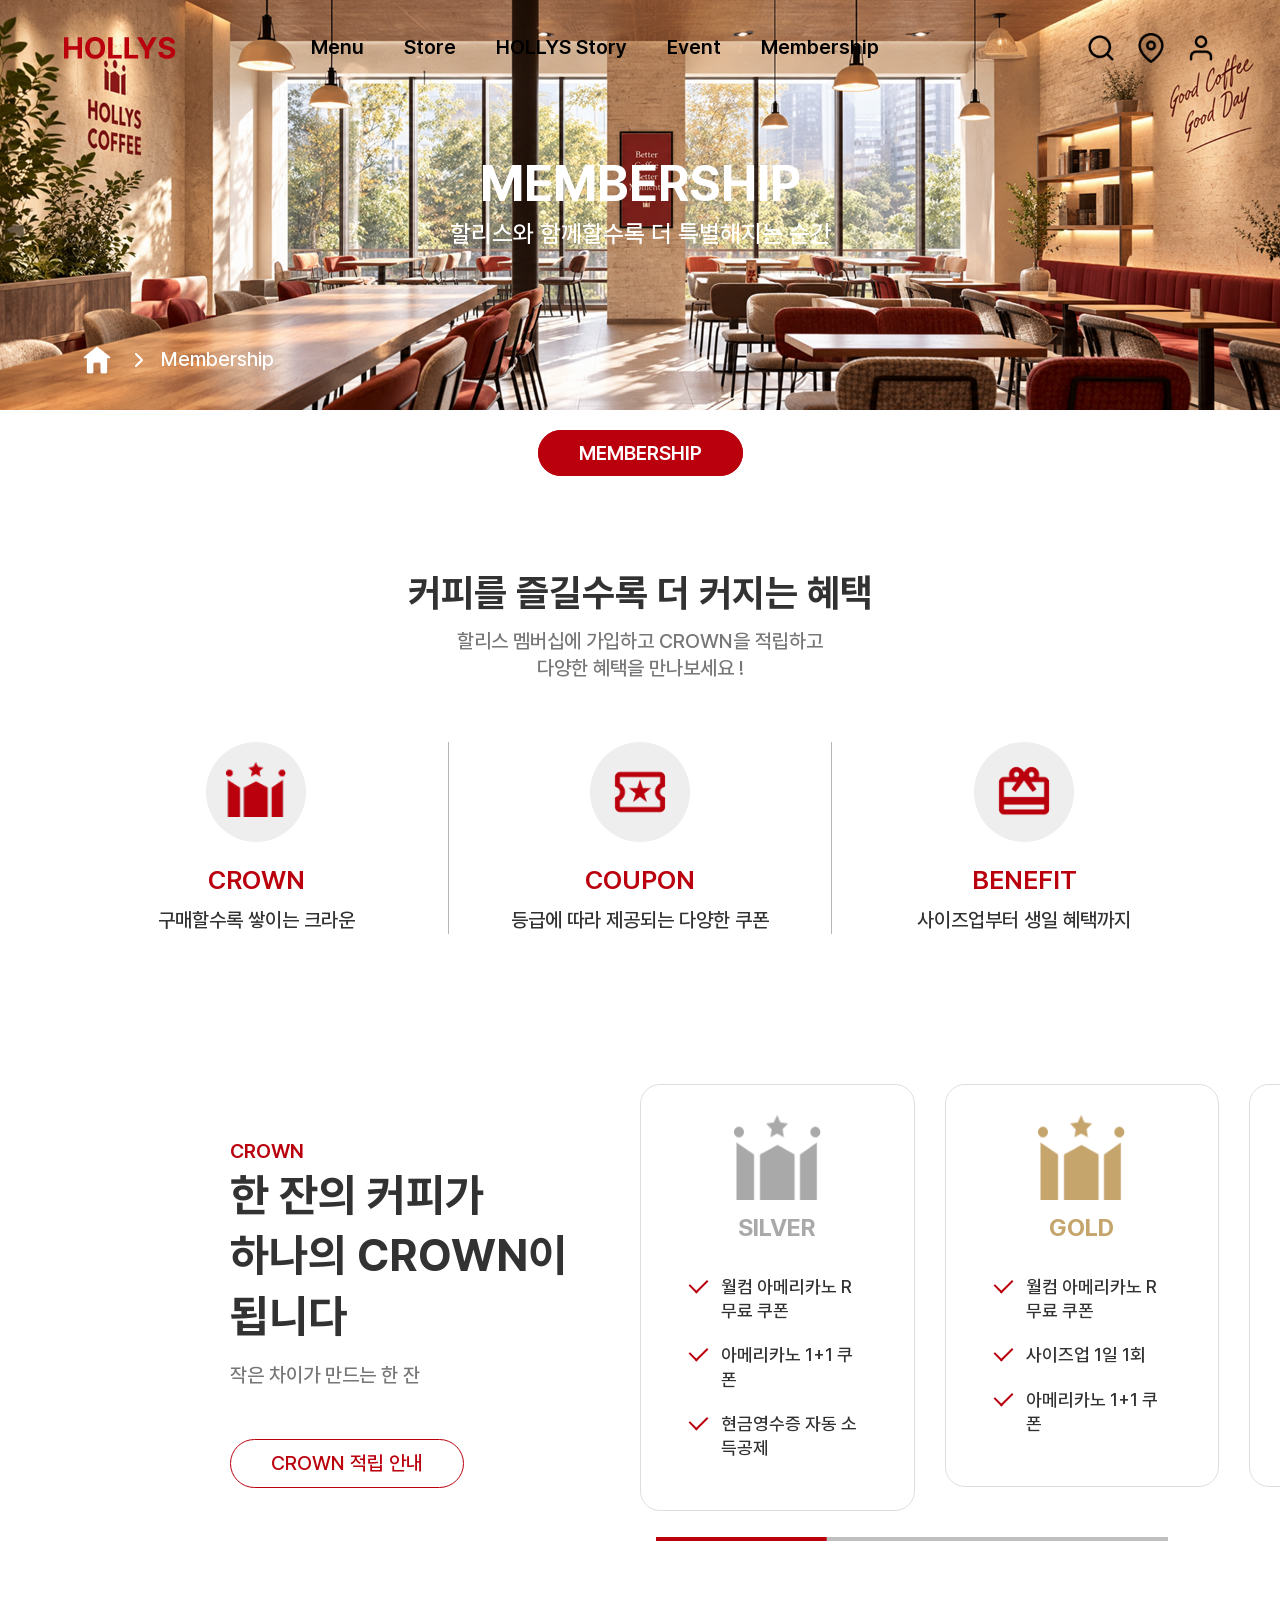
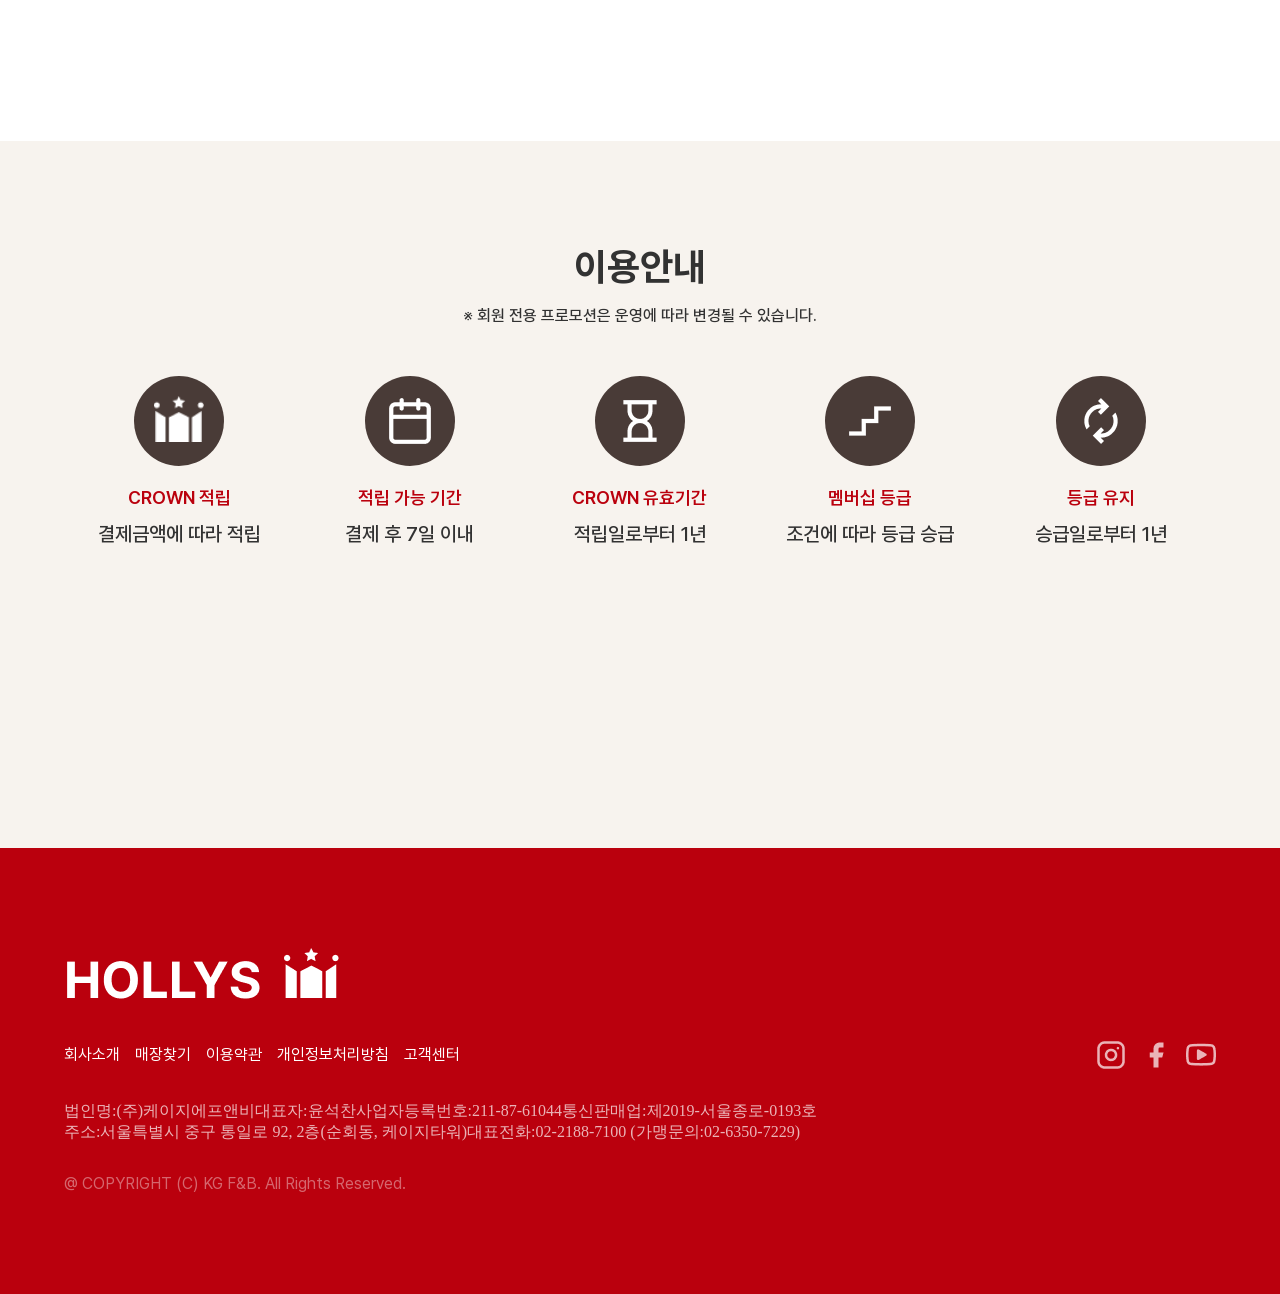
==== commit d229ebd2: "멤버십 inner추가" ====
--- a/doc/membership.html
+++ b/doc/membership.html
@@ -175,37 +175,38 @@
     </div><!--#container-->
 
     <div class="content membership">
-      
-      <div class="mem-txt">
-        <h2>커피를 즐길수록 더 커지는 혜택</h2>
-        <strong>할리스 멤버십에 가입하고 CROWN을 적립하고<br>다양한 혜택을 만나보세요 !</strong>
-      </div>
-
-      <ul>
-        <li>
-          <div class="mem-img"><img src="../img/sub/membership_logo.png" alt="크라운"></div>
-          <dl>
-            <dt>CROWN</dt>
-            <dd>구매할수록 쌓이는 크라운</dd>
-          </dl>
-        </li>
-
-        <li>
-          <div class="mem-img"><img src="../img/sub/coupon.png" alt="쿠폰"></div>
-          <dl>
-            <dt>COUPON</dt>
-            <dd>등급에 따라 제공되는 다양한 쿠폰</dd>
-          </dl>
-        </li>
-
-        <li>
-          <div class="mem-img"><img src="../img/sub/benefit.png" alt="혜택"></div>
-          <dl>
-            <dt>BENEFIT</dt>
-            <dd>사이즈업부터 생일 혜택까지</dd>
-          </dl>
-        </li>
-      </ul>
+      <div class="inner">
+        <div class="mem-txt">
+          <h2>커피를 즐길수록 더 커지는 혜택</h2>
+          <strong>할리스 멤버십에 가입하고 CROWN을 적립하고<br>다양한 혜택을 만나보세요 !</strong>
+        </div>
+
+        <ul class="top-mem">
+          <li>
+            <div class="mem-img"><img src="../img/sub/membership_logo.png" alt="크라운"></div>
+            <dl>
+              <dt>CROWN</dt>
+              <dd>구매할수록 쌓이는 크라운</dd>
+            </dl>
+          </li>
+
+          <li>
+            <div class="mem-img"><img src="../img/sub/coupon.png" alt="쿠폰"></div>
+            <dl>
+              <dt>COUPON</dt>
+              <dd>등급에 따라 제공되는 다양한 쿠폰</dd>
+            </dl>
+          </li>
+
+          <li>
+            <div class="mem-img"><img src="../img/sub/benefit.png" alt="혜택"></div>
+            <dl>
+              <dt>BENEFIT</dt>
+              <dd>사이즈업부터 생일 혜택까지</dd>
+            </dl>
+          </li>
+        </ul>
+      </div><!--.inner-->
 
       <div class="earn">
 
@@ -271,47 +272,49 @@
         <h3>이용안내</h3>
         <p>※ 회원 전용 프로모션은 운영에 따라 변경될 수 있습니다. </p>
 
-        <ul>
-          <li>
-            <div class="guide-img"><img src="../img/sub/logo_w.png" alt="크라운"></div>
-            <dl>
-              <dt>CROWN 적립</dt>
-              <dd>결제금액에 따라 적립</dd>
-            </dl>
-          </li>
-
-          <li>
-            <div class="guide-img"><img src="../img/sub/calendar.png" alt="달력"></div>
-            <dl>
-              <dt>적립 가능 기간</dt>
-              <dd>결제 후 7일 이내</dd>
-            </dl>
-          </li>
-
-          <li>
-            <div class="guide-img"><img src="../img/sub/hourglass.png" alt="모래시계"></div>
-            <dl>
-              <dt>CROWN 유효기간</dt>
-              <dd>적립일로부터 1년</dd>
-            </dl>
-          </li>
-
-          <li>
-            <div class="guide-img"><img src="../img/sub/stairs.png" alt="계단"></div>
-            <dl>
-              <dt>멤버십 등급</dt>
-              <dd>조건에 따라 등급 승급</dd>
-            </dl>
-          </li>
-
-          <li>
-            <div class="guide-img"><img src="../img/sub/autorenew.png" alt="루프"></div>
-            <dl>
-              <dt>등급 유지</dt>
-              <dd>승급일로부터 1년</dd>
-            </dl>
-          </li>
-        </ul>
+        <div class="inner">
+          <ul>
+            <li>
+              <div class="guide-img"><img src="../img/sub/logo_w.png" alt="크라운"></div>
+              <dl>
+                <dt>CROWN 적립</dt>
+                <dd>결제금액에 따라 적립</dd>
+              </dl>
+            </li>
+
+            <li>
+              <div class="guide-img"><img src="../img/sub/calendar.png" alt="달력"></div>
+              <dl>
+                <dt>적립 가능 기간</dt>
+                <dd>결제 후 7일 이내</dd>
+              </dl>
+            </li>
+
+            <li>
+              <div class="guide-img"><img src="../img/sub/hourglass.png" alt="모래시계"></div>
+              <dl>
+                <dt>CROWN 유효기간</dt>
+                <dd>적립일로부터 1년</dd>
+              </dl>
+            </li>
+
+            <li>
+              <div class="guide-img"><img src="../img/sub/stairs.png" alt="계단"></div>
+              <dl>
+                <dt>멤버십 등급</dt>
+                <dd>조건에 따라 등급 승급</dd>
+              </dl>
+            </li>
+
+            <li>
+              <div class="guide-img"><img src="../img/sub/autorenew.png" alt="루프"></div>
+              <dl>
+                <dt>등급 유지</dt>
+                <dd>승급일로부터 1년</dd>
+              </dl>
+            </li>
+          </ul>
+        </div><!--.inner-->
 
       </div><!--.guide-->
     </div><!--.contetn membership-->
--- a/css/sub.css
+++ b/css/sub.css
@@ -888,7 +888,7 @@
   color: #777;
 }
 
-.membership > ul{
+.membership .inner > ul{
   display: flex;
   flex-wrap: wrap;
   justify-content: center;
@@ -896,18 +896,18 @@
   margin-bottom: 150px;
 }
 
-.membership > ul > li{
-  width: 500px;
-  padding: 0 100px;
-}
-
-.membership > ul > li:nth-child(2){
+.membership .inner .top-mem > li{
+  width: calc(100% / 3);
+  padding: 0 50px;
+}
+
+.membership .inner .top-mem > li:nth-child(2){
   border-left: 1px solid #b7b7b7;
   border-right: 1px solid #b7b7b7;
 }
 
 
-.membership > ul > li div{
+.membership .inner > ul > li div{
   display: inline-block;
   width: 100px;
   height: 100px;
@@ -917,18 +917,18 @@
   margin-bottom: 20px;
 }
 
-.membership > ul > li div img{
+.membership .inner > ul > li div img{
   width: 100%;
 }
 
-.membership > ul > li dl dt{
+.membership .inner > ul > li dl dt{
   font-size: 2.6rem;
   font-weight: 600;
   color: var(--main-color);
   margin-bottom: 10px;
 }
 
-.membership > ul > li dl dd{
+.membership .inner > ul > li dl dd{
   font-size: 2rem;
   font-weight: 500;
 }
@@ -1054,18 +1054,17 @@
   margin-bottom: 50px;
 }
 
-.guide ul{
+.guide .inner ul{
   display: flex;
   flex-wrap: wrap;
   justify-content: center;
-  gap: 150px;
-}
-
-.guide ul li{
-  width: 140px;
-}
-
-.guide ul li .guide-img{
+}
+
+.guide .inner ul li{
+  width: calc(100% / 5);
+}
+
+.guide .inner ul li .guide-img{
   display: inline-block;
   width: 90px;
   height: 90px;
@@ -1075,18 +1074,18 @@
   margin-bottom: 20px;
 }
 
-.guide ul li .guide-img img{
+.guide .inner ul li .guide-img img{
   width: 100%;
 }
 
-.guide ul li dl dt{
+.guide .inner ul li dl dt{
   font-size: 1.8rem;
   font-weight: 600;
   color: var(--main-color);
   margin-bottom: 10px;
 }
 
-.guide ul li dl dd{
+.guide .inner ul li dl dd{
   font-weight: 500;
 }
 
@@ -1099,20 +1098,20 @@
     font-size: 1.6rem;
   }
 
-  .membership > ul{
+  .membership .inner .top-mem{
     margin-bottom: 100px;
   }
 
-  .membership > ul > li{
+  .membership .inner .top-mem > li{
     width: calc(100% / 3);
-    padding: 0;
-  }
-
-  .membership > ul > li dl dt{
+    padding: 30px;
+  }
+
+  .membership .inner > ul > li dl dt{
     font-size: 2rem;
   }
 
-  .membership > ul > li dl dd{
+  .membership .inner > ul > li dl dd{
     font-size: 1.4rem;
   }
 
@@ -1171,15 +1170,15 @@
     font-size: 1.4rem;
   }
 
-  .guide ul{
+  .guid .inner ul{
     gap: 50px;
   }
 
-  .guide ul li{
-    width: 200px;
-  }
-
-  .guide ul li dl dd{
+  .guide .inner ul li{
+    width: calc(100% / 3);
+  }
+
+  .guide .inner ul li dl dd{
     font-size: 1.4rem;
   }
 }
@@ -1197,12 +1196,12 @@
     font-size: 1.4rem;
   }
 
-  .membership > ul > li{
+  .membership .inner .top-mem > li{
     width: 100%;
     margin-bottom: 40px;
   }
 
-  .membership > ul > li:nth-child(2){
+  .membership .inner > .top-mem > li:nth-child(2){
     border: 0;
   }
 
@@ -1232,7 +1231,8 @@
     font-size: 2.4rem;
   }
 
-  .guide ul li{
+  .guide .inner ul li{
     width: 100%;
+    margin-bottom: 30px;
   }
 }
